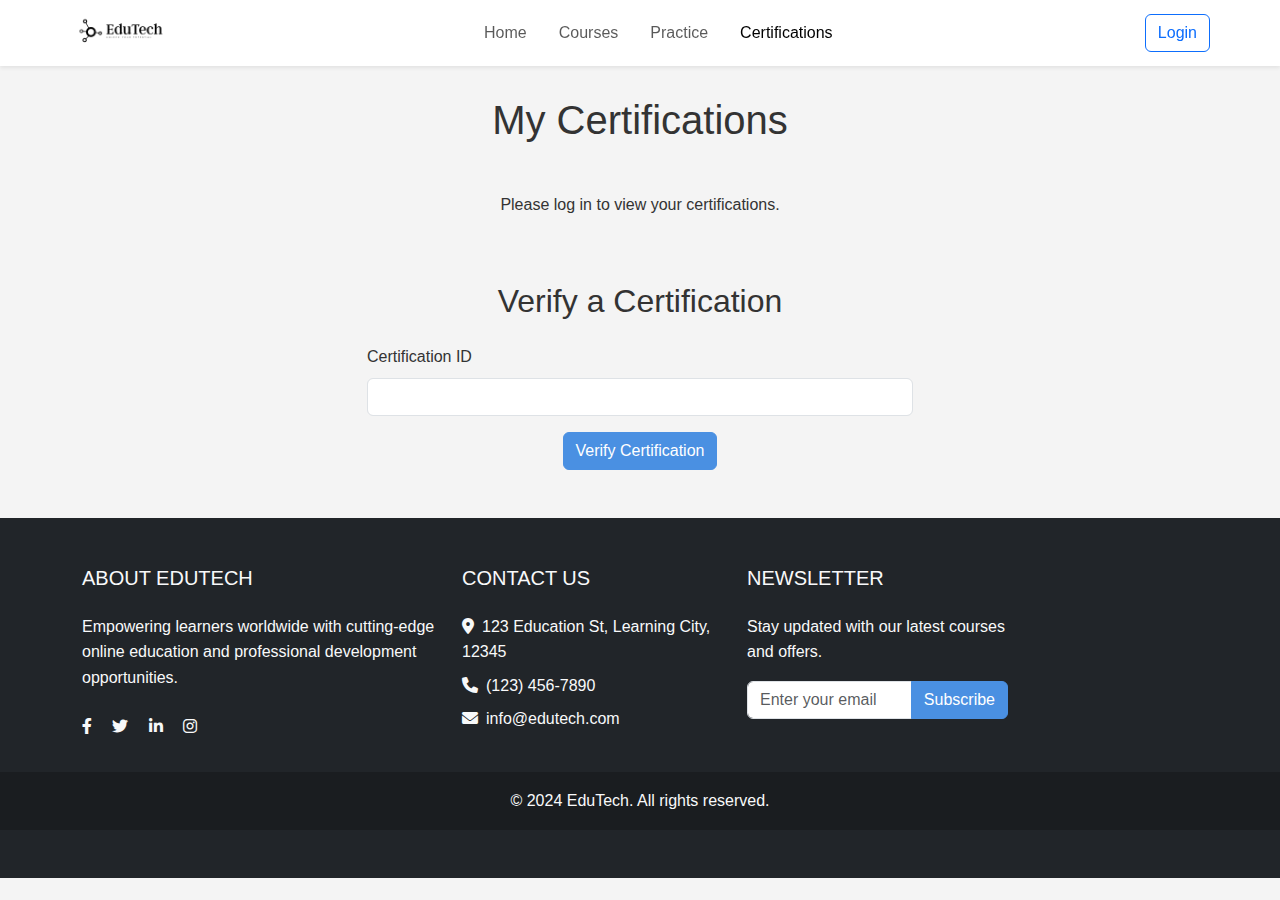
==== certification.html @ 25d56d5d "files config" ====
<!DOCTYPE html>
<html lang="en">
<head>
    <meta charset="UTF-8">
    <meta name="viewport" content="width=device-width, initial-scale=1.0">
    <title>EduTech - Certifications</title>
    <link href="https://cdn.jsdelivr.net/npm/bootstrap@5.3.0-alpha1/dist/css/bootstrap.min.css" rel="stylesheet">
    <link href="https://cdnjs.cloudflare.com/ajax/libs/font-awesome/6.0.0-beta3/css/all.min.css" rel="stylesheet">
    <style>
        :root {
            --primary-color: #4a90e2;
            --secondary-color: #f39c12;
            --text-color: #333;
            --bg-color: #f4f4f4;
            --white: #ffffff;
            --transition: all 0.3s ease;
        }

        body {
            font-family: 'Roboto', sans-serif;
            line-height: 1.6;
            color: var(--text-color);
            background-color: var(--bg-color);
        }

        .navbar-brand img {
            max-height: 40px;
            transition: var(--transition);
        }

        .navbar-brand img:hover {
            transform: scale(1.05);
        }

        .nav-link {
            position: relative;
            padding: 0.5rem 1rem !important;
        }

        .nav-link::after {
            content: '';
            position: absolute;
            width: 0;
            height: 2px;
            bottom: 0;
            left: 50%;
            background-color: var(--primary-color);
            transition: var(--transition);
        }

        .nav-link:hover::after {
            width: 100%;
            left: 0;
        }

        .btn-primary {
            background-color: var(--primary-color);
            border-color: var(--primary-color);
        }

        .btn-primary:hover {
            background-color: #3a7bd5;
            border-color: #3a7bd5;
        }

        .certification-card {
            background-color: var(--white);
            border-radius: 10px;
            box-shadow: 0 4px 6px rgba(0, 0, 0, 0.1);
            transition: var(--transition);
        }

        .certification-card:hover {
            transform: translateY(-5px);
            box-shadow: 0 6px 12px rgba(0, 0, 0, 0.15);
        }

        .verification-result {
            display: none;
            margin-top: 20px;
            padding: 15px;
            border-radius: 5px;
        }

        .verification-result.success {
            background-color: #d4edda;
            border-color: #c3e6cb;
            color: #155724;
        }

        .verification-result.error {
            background-color: #f8d7da;
            border-color: #f5c6cb;
            color: #721c24;
        }
    </style>
</head>
<body>
    <header class="fixed-top bg-white shadow-sm">
        <nav class="navbar navbar-expand-lg navbar-light container">
            <a class="navbar-brand" href="./index.html">
                <img src="./images/EduLogo.png" alt="EduTech Logo" class="img-fluid">
            </a>
            <button class="navbar-toggler" type="button" data-bs-toggle="collapse" data-bs-target="#navbarNav">
                <span class="navbar-toggler-icon"></span>
            </button>
            <div class="collapse navbar-collapse justify-content-center" id="navbarNav">
                <ul class="navbar-nav">
                    <li class="nav-item"><a class="nav-link" href="./index.html">Home</a></li>
                    <li class="nav-item"><a class="nav-link" href="./course.html">Courses</a></li>
                    <li class="nav-item"><a class="nav-link" href="./codezeck.html">Practice</a></li>
                    <li class="nav-item"><a class="nav-link active" href="./certification.html">Certifications</a></li>
                </ul>
            </div>
            <div id="loginContainer">
                <button id="loginButton" class="btn btn-outline-primary ms-3">Login</button>
            </div>
            <div id="profileContainer" style="display: none;">
                <div class="dropdown">
                    <button class="btn btn-outline-primary dropdown-toggle" type="button" id="profileDropdown" data-bs-toggle="dropdown" aria-expanded="false">
                        <i class="fas fa-user"></i>
                    </button>
                    <ul class="dropdown-menu dropdown-menu-end" aria-labelledby="profileDropdown">
                        <li><a class="dropdown-item" id="userEmail" href="#"></a></li>
                        <li><a class="dropdown-item" href="#">My Courses</a></li>
                        <li><a class="dropdown-item" href="#">Settings</a></li>
                        <li><a class="dropdown-item" href="#">My Account</a></li>
                        <li><hr class="dropdown-divider"></li>
                        <li><a class="dropdown-item" id="logoutButton" href="#">Logout</a></li>
                    </ul>
                </div>
            </div>
        </nav>
    </header>

    <main class="container mt-5 pt-5">
        <h1 class="text-center mb-5">My Certifications</h1>
        <div id="certificationsContainer" class="row g-4"></div>

        <section id="verificationSection" class="mt-5">
            <h2 class="text-center mb-4">Verify a Certification</h2>
            <div class="row justify-content-center">
                <div class="col-md-6">
                    <form id="verificationForm">
                        <div class="mb-3">
                            <label for="certificationId" class="form-label">Certification ID</label>
                            <input type="text" class="form-control" id="certificationId" required>
                        </div>
                        <div class="text-center">
                            <button type="submit" class="btn btn-primary">Verify Certification</button>
                        </div>
                    </form>
                    <div id="verificationResult" class="verification-result mt-3"></div>
                </div>
            </div>
        </section>
    </main>

    <footer class="bg-dark text-light py-5 mt-5">
        <div class="container">
            <div class="row">
                <div class="col-lg-4 col-md-6 mb-4 mb-md-0">
                    <h5 class="text-uppercase mb-4">About EduTech</h5>
                    <p class="mb-4">Empowering learners worldwide with cutting-edge online education and professional development opportunities.</p>
                    <div class="social-icons">
                        <a href="#" class="text-light me-3"><i class="fab fa-facebook-f"></i></a>
                        <a href="#" class="text-light me-3"><i class="fab fa-twitter"></i></a>
                        <a href="#" class="text-light me-3"><i class="fab fa-linkedin-in"></i></a>
                        <a href="#" class="text-light"><i class="fab fa-instagram"></i></a>
                    </div>
                </div>
                <div class="col-lg-3 col-md-6 mb-4 mb-md-0">
                    <h5 class="text-uppercase mb-4">Contact Us</h5>
                    <ul class="list-unstyled">
                        <li class="mb-2"><i class="fas fa-map-marker-alt me-2"></i>123 Education St, Learning City, 12345</li>
                        <li class="mb-2"><i class="fas fa-phone me-2"></i>(123) 456-7890</li>
                        <li class="mb-2"><i class="fas fa-envelope me-2"></i>info@edutech.com</li>
                    </ul>
                </div>
                <div class="col-lg-3 col-md-6 mb-4 mb-md-0">
                    <h5 class="text-uppercase mb-4">Newsletter</h5>
                    <p class="mb-3">Stay updated with our latest courses and offers.</p>
                    <form>
                        <div class="input-group mb-3">
                            <input type="email" class="form-control" placeholder="Enter your email" aria-label="Enter your email" aria-describedby="button-addon2">
                            <button class="btn btn-primary" type="button" id="button-addon2">Subscribe</button>
                        </div>
                    </form>
                </div>
            </div>
        </div>
        <div class="text-center py-3 mt-4" style="background-color: rgba(0, 0, 0, 0.2);">
            <p class="mb-0">&copy; 2024 EduTech. All rights reserved.</p>
        </div>
    </footer>

    <script src="https://cdn.jsdelivr.net/npm/bootstrap@5.3.0-alpha1/dist/js/bootstrap.bundle.min.js"></script>
    <script>
        // Sample certification data (in a real application, this would come from a backend)
        const certifications = [
            { id: 'CERT001', course: 'Web Development Bootcamp', date: '2024-03-15', grade: 'A' },
            { id: 'CERT002', course: 'Data Science Fundamentals', date: '2024-02-28', grade: 'A-' },
            { id: 'CERT003', course: 'Digital Marketing Mastery', date: '2024-01-20', grade: 'B+' },
        ];

        document.addEventListener('DOMContentLoaded', function() {
            const loginButton = document.getElementById('loginButton');
            const loginContainer = document.getElementById('loginContainer');
            const profileContainer = document.getElementById('profileContainer');
            const userEmail = document.getElementById('userEmail');
            const logoutButton = document.getElementById('logoutButton');
            const certificationsContainer = document.getElementById('certificationsContainer');
            const verificationForm = document.getElementById('verificationForm');
            const verificationResult = document.getElementById('verificationResult');

            function updateLoginState() {
                const loggedInUser = localStorage.getItem('loggedInUser');
                if (loggedInUser) {
                    loginContainer.style.display = 'none';
                    profileContainer.style.display = 'block';
                    userEmail.textContent = loggedInUser;
                    displayCertifications();
                } else {
                    loginContainer.style.display = 'block';
                    profileContainer.style.display = 'none';
                    certificationsContainer.innerHTML = '<p class="text-center">Please log in to view your certifications.</p>';
                }
            }

            function displayCertifications() {
                certificationsContainer.innerHTML = '';
                certifications.forEach(cert => {
                    const certCard = document.createElement('div');
                    certCard.className = 'col-md-4';
                    certCard.innerHTML = `
                        <div class="certification-card p-4">
                            <h3>${cert.course}</h3>
                            <p><strong>Certification ID:</strong> ${cert.id}</p>
                            <p><strong>Date Issued:</strong> ${cert.date}</p>
                            <p><strong>Grade:</strong> ${cert.grade}</p>
                            <button class="btn btn-primary" onclick="downloadCertificate('${cert.id}')">Download Certificate</button>
                        </div>
                    `;
                    certificationsContainer.appendChild(certCard);
                });
            }

            loginButton.addEventListener('click', function() {
                window.location.href = 'login.html';
            });

            logoutButton.addEventListener('click', function() {
                localStorage.removeItem('loggedInUser');
                updateLoginState();
            });

            verificationForm.addEventListener('submit', function(e) {
                e.preventDefault();
                const certId = document.getElementById('certificationId').value;
                const cert = certifications.find(c => c.id === certId);
                
                if (cert) {
                    verificationResult.innerHTML = `
                        <div class="alert alert-success" role="alert">
                            <h4 class="alert-heading">Certification Verified!</h4>
                            <p><strong>Course:</strong> ${cert.course}</p>
                            <p><strong>Date Issued:</strong> ${cert.date}</p>
                            <p><strong>Grade:</strong> ${cert.grade}</p>
                        </div>
                    `;
                } else {
                    verificationResult.innerHTML = `
                        <div class="alert alert-danger" role="alert">
                            <h4 class="alert-heading">Verification Failed</h4>
                            <p>No certification found with the provided ID. Please check the ID and try again.</p>
                        </div>
                    `;
                }
                verificationResult.style.display = 'block';
            });

            updateLoginState();
        });

        function downloadCertificate(certId) {
            // In a real application, this would trigger a download of the actual certificate
            alert(`Downloading certificate ${certId}. In a real application, this would download a PDF.`);
        }
    </script>
</body>
</html>
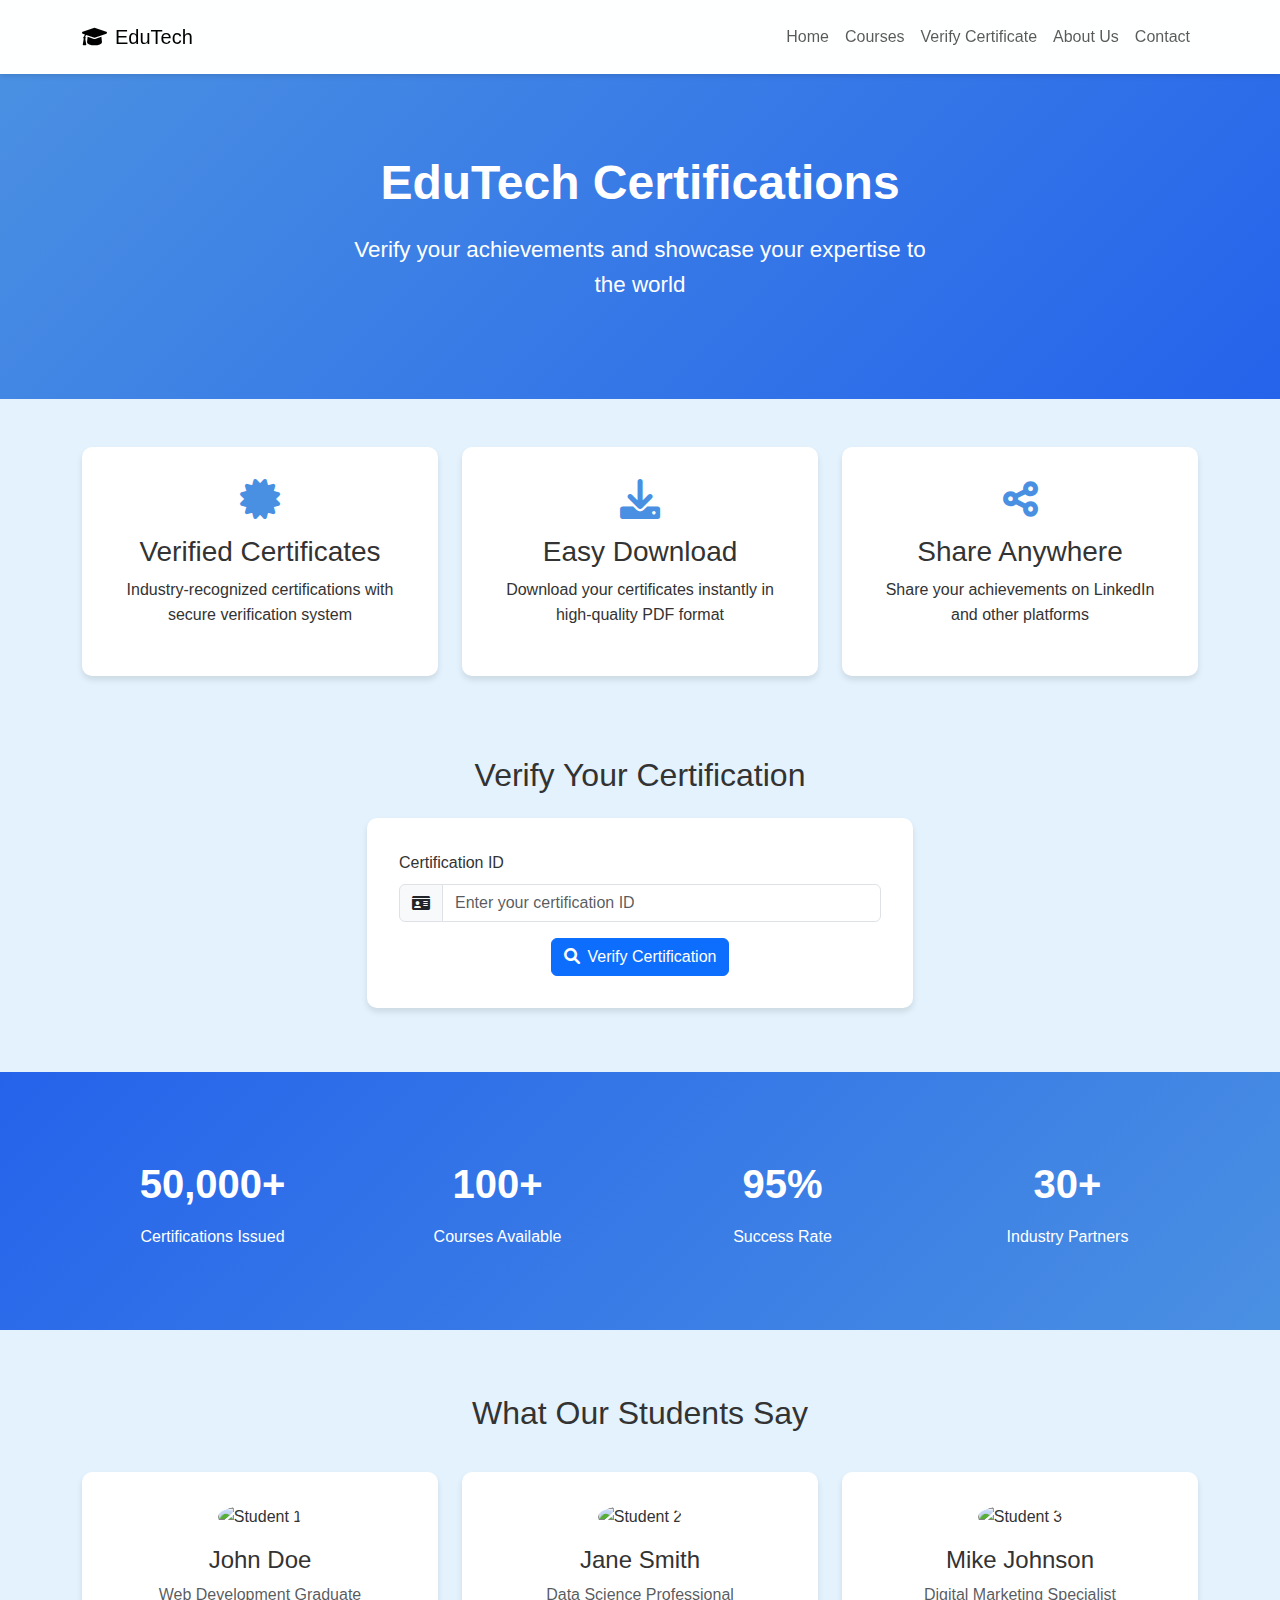
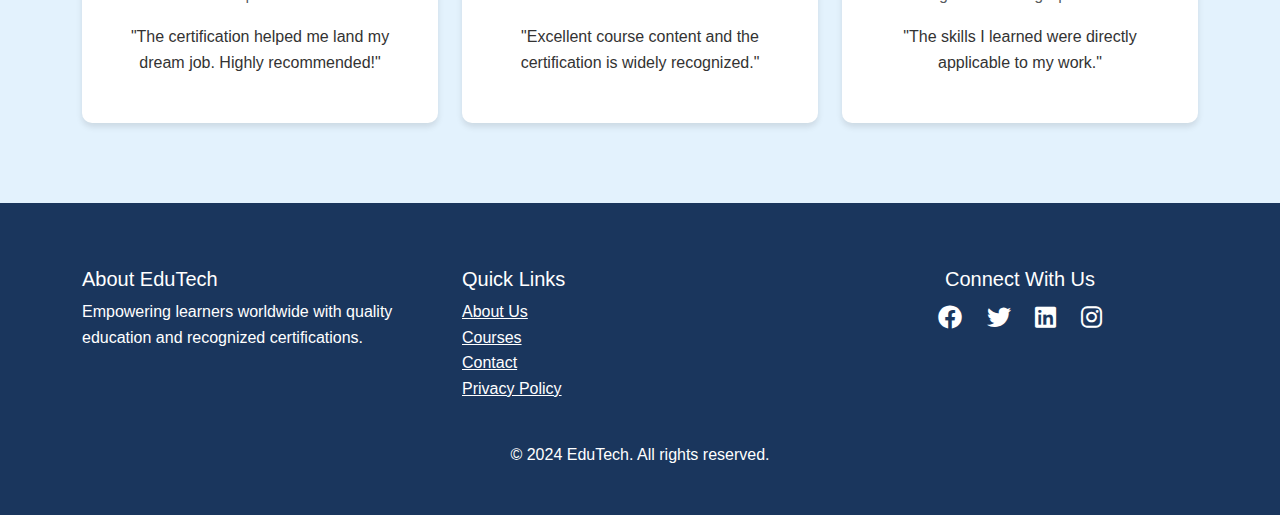
==== commit e1818dc5: "files modified..." ====
--- a/certification.html
+++ b/certification.html
@@ -11,7 +11,7 @@
             --primary-color: #4a90e2;
             --secondary-color: #f39c12;
             --text-color: #333;
-            --bg-color: #f4f4f4;
+            --bg-color: #e3f2fd;
             --white: #ffffff;
             --transition: all 0.3s ease;
         }
@@ -23,269 +23,469 @@
             background-color: var(--bg-color);
         }
 
-        .navbar-brand img {
-            max-height: 40px;
-            transition: var(--transition);
-        }
-
-        .navbar-brand img:hover {
-            transform: scale(1.05);
+        header {
+            background: linear-gradient(135deg, var(--primary-color), #2563eb);
+            padding: 80px 0;
+            color: white;
+            text-align: center;
+        }
+
+        .hero-title {
+            font-size: 3rem;
+            font-weight: bold;
+            margin-bottom: 20px;
+            animation: fadeInDown 1s ease;
+        }
+
+        .hero-subtitle {
+            font-size: 1.4rem;
+            margin-top: 10px;
+            max-width: 600px;
+            margin-left: auto;
+            margin-right: auto;
+            animation: fadeInUp 1s ease;
+        }
+
+        .navbar {
+            background-color: rgba(255, 255, 255, 0.95);
+            box-shadow: 0 2px 5px rgba(0, 0, 0, 0.1);
+            padding: 1rem 0;
         }
 
         .nav-link {
             position: relative;
-            padding: 0.5rem 1rem !important;
+            padding: 0.5rem 1rem;
+            transition: var(--transition);
+        }
+
+        .nav-link:hover {
+            color: var(--secondary-color);
+            transform: translateY(-2px);
         }
 
         .nav-link::after {
             content: '';
             position: absolute;
+            bottom: 0;
+            left: 50%;
             width: 0;
             height: 2px;
-            bottom: 0;
-            left: 50%;
-            background-color: var(--primary-color);
+            background-color: var(--secondary-color);
             transition: var(--transition);
+            transform: translateX(-50%);
         }
 
         .nav-link:hover::after {
-            width: 100%;
-            left: 0;
-        }
-
-        .btn-primary {
-            background-color: var(--primary-color);
-            border-color: var(--primary-color);
-        }
-
-        .btn-primary:hover {
-            background-color: #3a7bd5;
-            border-color: #3a7bd5;
-        }
-
-        .certification-card {
-            background-color: var(--white);
+            width: 80%;
+        }
+
+        .feature-card {
+            background: var(--white);
+            border-radius: 10px;
+            padding: 2rem;
+            margin-bottom: 2rem;
+            transition: var(--transition);
+            box-shadow: 0 4px 6px rgba(0, 0, 0, 0.1);
+        }
+
+        .feature-card:hover {
+            transform: translateY(-5px);
+            box-shadow: 0 8px 15px rgba(0, 0, 0, 0.1);
+        }
+
+        .feature-icon {
+            font-size: 2.5rem;
+            color: var(--primary-color);
+            margin-bottom: 1rem;
+        }
+
+        .verification-form {
+            background: var(--white);
+            padding: 2rem;
             border-radius: 10px;
             box-shadow: 0 4px 6px rgba(0, 0, 0, 0.1);
-            transition: var(--transition);
-        }
-
-        .certification-card:hover {
-            transform: translateY(-5px);
-            box-shadow: 0 6px 12px rgba(0, 0, 0, 0.15);
+        }
+
+        .stats-container {
+            background: linear-gradient(135deg, #2563eb, var(--primary-color));
+            padding: 4rem 0;
+            color: var(--white);
+            margin: 4rem 0;
+        }
+
+        .stat-item {
+            text-align: center;
+            padding: 1rem;
+        }
+
+        .stat-number {
+            font-size: 2.5rem;
+            font-weight: bold;
+            margin-bottom: 0.5rem;
+        }
+
+        .testimonial-card {
+            background: var(--white);
+            padding: 2rem;
+            border-radius: 10px;
+            margin: 1rem 0;
+            box-shadow: 0 4px 6px rgba(0, 0, 0, 0.1);
+        }
+
+        .testimonial-avatar {
+            width: 80px;
+            height: 80px;
+            border-radius: 50%;
+            margin-bottom: 1rem;
+        }
+
+        @keyframes fadeInDown {
+            from {
+                opacity: 0;
+                transform: translateY(-20px);
+            }
+            to {
+                opacity: 1;
+                transform: translateY(0);
+            }
+        }
+
+        @keyframes fadeInUp {
+            from {
+                opacity: 0;
+                transform: translateY(20px);
+            }
+            to {
+                opacity: 1;
+                transform: translateY(0);
+            }
         }
 
         .verification-result {
-            display: none;
             margin-top: 20px;
             padding: 15px;
-            border-radius: 5px;
-        }
-
-        .verification-result.success {
-            background-color: #d4edda;
-            border-color: #c3e6cb;
-            color: #155724;
-        }
-
-        .verification-result.error {
-            background-color: #f8d7da;
-            border-color: #f5c6cb;
-            color: #721c24;
+            border-radius: 10px;
+            display: none;
+            animation: fadeIn 0.5s ease;
+        }
+
+        @keyframes fadeIn {
+            from { opacity: 0; }
+            to { opacity: 1; }
+        }
+
+        .footer {
+            background: #1a365d;
+            color: var(--white);
+            padding: 4rem 0 2rem;
+            margin-top: 4rem;
+        }
+
+        .social-icons a {
+            color: var(--white);
+            margin: 0 10px;
+            font-size: 1.5rem;
+            transition: var(--transition);
+        }
+
+        .social-icons a:hover {
+            color: var(--secondary-color);
         }
     </style>
 </head>
 <body>
-    <header class="fixed-top bg-white shadow-sm">
-        <nav class="navbar navbar-expand-lg navbar-light container">
-            <a class="navbar-brand" href="./index.html">
-                <img src="./images/EduLogo.png" alt="EduTech Logo" class="img-fluid">
+    <!-- Navigation -->
+    <nav class="navbar navbar-expand-lg navbar-light sticky-top">
+        <div class="container">
+            <a class="navbar-brand" href="#">
+                <i class="fas fa-graduation-cap me-2"></i>EduTech
             </a>
             <button class="navbar-toggler" type="button" data-bs-toggle="collapse" data-bs-target="#navbarNav">
                 <span class="navbar-toggler-icon"></span>
             </button>
-            <div class="collapse navbar-collapse justify-content-center" id="navbarNav">
-                <ul class="navbar-nav">
-                    <li class="nav-item"><a class="nav-link" href="./index.html">Home</a></li>
-                    <li class="nav-item"><a class="nav-link" href="./course.html">Courses</a></li>
-                    <li class="nav-item"><a class="nav-link" href="./codezeck.html">Practice</a></li>
-                    <li class="nav-item"><a class="nav-link active" href="./certification.html">Certifications</a></li>
+            <div class="collapse navbar-collapse" id="navbarNav">
+                <ul class="navbar-nav ms-auto">
+                    <li class="nav-item">
+                        <a class="nav-link" href="#home">Home</a>
+                    </li>
+                    <li class="nav-item">
+                        <a class="nav-link" href="#courses">Courses</a>
+                    </li>
+                    <li class="nav-item">
+                        <a class="nav-link" href="#verification">Verify Certificate</a>
+                    </li>
+                    <li class="nav-item">
+                        <a class="nav-link" href="#about">About Us</a>
+                    </li>
+                    <li class="nav-item">
+                        <a class="nav-link" href="#contact">Contact</a>
+                    </li>
                 </ul>
             </div>
-            <div id="loginContainer">
-                <button id="loginButton" class="btn btn-outline-primary ms-3">Login</button>
-            </div>
-            <div id="profileContainer" style="display: none;">
-                <div class="dropdown">
-                    <button class="btn btn-outline-primary dropdown-toggle" type="button" id="profileDropdown" data-bs-toggle="dropdown" aria-expanded="false">
-                        <i class="fas fa-user"></i>
-                    </button>
-                    <ul class="dropdown-menu dropdown-menu-end" aria-labelledby="profileDropdown">
-                        <li><a class="dropdown-item" id="userEmail" href="#"></a></li>
-                        <li><a class="dropdown-item" href="#">My Courses</a></li>
-                        <li><a class="dropdown-item" href="#">Settings</a></li>
-                        <li><a class="dropdown-item" href="#">My Account</a></li>
-                        <li><hr class="dropdown-divider"></li>
-                        <li><a class="dropdown-item" id="logoutButton" href="#">Logout</a></li>
-                    </ul>
-                </div>
-            </div>
-        </nav>
+        </div>
+    </nav>
+
+    <!-- Header -->
+    <header id="home">
+        <div class="container">
+            <h1 class="hero-title">EduTech Certifications</h1>
+            <p class="hero-subtitle">Verify your achievements and showcase your expertise to the world</p>
+        </div>
     </header>
 
-    <main class="container mt-5 pt-5">
-        <h1 class="text-center mb-5">My Certifications</h1>
-        <div id="certificationsContainer" class="row g-4"></div>
-
-        <section id="verificationSection" class="mt-5">
-            <h2 class="text-center mb-4">Verify a Certification</h2>
-            <div class="row justify-content-center">
-                <div class="col-md-6">
+    <!-- Features Section -->
+    <section class="container mt-5">
+        <div class="row">
+            <div class="col-md-4">
+                <div class="feature-card text-center">
+                    <i class="fas fa-certificate feature-icon"></i>
+                    <h3>Verified Certificates</h3>
+                    <p>Industry-recognized certifications with secure verification system</p>
+                </div>
+            </div>
+            <div class="col-md-4">
+                <div class="feature-card text-center">
+                    <i class="fas fa-download feature-icon"></i>
+                    <h3>Easy Download</h3>
+                    <p>Download your certificates instantly in high-quality PDF format</p>
+                </div>
+            </div>
+            <div class="col-md-4">
+                <div class="feature-card text-center">
+                    <i class="fas fa-share-alt feature-icon"></i>
+                    <h3>Share Anywhere</h3>
+                    <p>Share your achievements on LinkedIn and other platforms</p>
+                </div>
+            </div>
+        </div>
+    </section>
+
+    <!-- Verification Section -->
+    <section id="verification" class="container mt-5">
+        <h2 class="text-center mb-4">Verify Your Certification</h2>
+        <div class="row justify-content-center">
+            <div class="col-md-6">
+                <div class="verification-form">
                     <form id="verificationForm">
                         <div class="mb-3">
                             <label for="certificationId" class="form-label">Certification ID</label>
-                            <input type="text" class="form-control" id="certificationId" required>
+                            <div class="input-group">
+                                <span class="input-group-text"><i class="fas fa-id-card"></i></span>
+                                <input type="text" class="form-control" id="certificationId" placeholder="Enter your certification ID" required>
+                            </div>
                         </div>
                         <div class="text-center">
-                            <button type="submit" class="btn btn-primary">Verify Certification</button>
+                            <button type="submit" class="btn btn-primary">
+                                <i class="fas fa-search me-2"></i>Verify Certification
+                            </button>
                         </div>
                     </form>
                     <div id="verificationResult" class="verification-result mt-3"></div>
                 </div>
             </div>
-        </section>
-    </main>
-
-    <footer class="bg-dark text-light py-5 mt-5">
+        </div>
+    </section>
+
+    <!-- Stats Section -->
+    <section class="stats-container">
         <div class="container">
             <div class="row">
-                <div class="col-lg-4 col-md-6 mb-4 mb-md-0">
-                    <h5 class="text-uppercase mb-4">About EduTech</h5>
-                    <p class="mb-4">Empowering learners worldwide with cutting-edge online education and professional development opportunities.</p>
+                <div class="col-md-3">
+                    <div class="stat-item">
+                        <div class="stat-number">50,000+</div>
+                        <div class="stat-label">Certifications Issued</div>
+                    </div>
+                </div>
+                <div class="col-md-3">
+                    <div class="stat-item">
+                        <div class="stat-number">100+</div>
+                        <div class="stat-label">Courses Available</div>
+                    </div>
+                </div>
+                <div class="col-md-3">
+                    <div class="stat-item">
+                        <div class="stat-number">95%</div>
+                        <div class="stat-label">Success Rate</div>
+                    </div>
+                </div>
+                <div class="col-md-3">
+                    <div class="stat-item">
+                        <div class="stat-number">30+</div>
+                        <div class="stat-label">Industry Partners</div>
+                    </div>
+                </div>
+            </div>
+        </div>
+    </section>
+
+    <!-- Testimonials Section -->
+    <section class="container mt-5">
+        <h2 class="text-center mb-4">What Our Students Say</h2>
+        <div class="row">
+            <div class="col-md-4">
+                <div class="testimonial-card text-center">
+                    <img src="/api/placeholder/80/80" alt="Student 1" class="testimonial-avatar">
+                    <h4>John Doe</h4>
+                    <p class="text-muted">Web Development Graduate</p>
+                    <p>"The certification helped me land my dream job. Highly recommended!"</p>
+                </div>
+            </div>
+            <div class="col-md-4">
+                <div class="testimonial-card text-center">
+                    <img src="/api/placeholder/80/80" alt="Student 2" class="testimonial-avatar">
+                    <h4>Jane Smith</h4>
+                    <p class="text-muted">Data Science Professional</p>
+                    <p>"Excellent course content and the certification is widely recognized."</p>
+                </div>
+            </div>
+            <div class="col-md-4">
+                <div class="testimonial-card text-center">
+                    <img src="/api/placeholder/80/80" alt="Student 3" class="testimonial-avatar">
+                    <h4>Mike Johnson</h4>
+                    <p class="text-muted">Digital Marketing Specialist</p>
+                    <p>"The skills I learned were directly applicable to my work."</p>
+                </div>
+            </div>
+        </div>
+    </section>
+
+    <!-- Footer -->
+    <footer class="footer">
+        <div class="container">
+            <div class="row">
+                <div class="col-md-4">
+                    <h5>About EduTech</h5>
+                    <p>Empowering learners worldwide with quality education and recognized certifications.</p>
+                </div>
+                <div class="col-md-4">
+                    <h5>Quick Links</h5>
+                    <ul class="list-unstyled">
+                        <li><a href="#" class="text-white">About Us</a></li>
+                        <li><a href="#" class="text-white">Courses</a></li>
+                        <li><a href="#" class="text-white">Contact</a></li>
+                        <li><a href="#" class="text-white">Privacy Policy</a></li>
+                    </ul>
+                </div>
+                <div class="col-md-4 text-center">
+                    <h5>Connect With Us</h5>
                     <div class="social-icons">
-                        <a href="#" class="text-light me-3"><i class="fab fa-facebook-f"></i></a>
-                        <a href="#" class="text-light me-3"><i class="fab fa-twitter"></i></a>
-                        <a href="#" class="text-light me-3"><i class="fab fa-linkedin-in"></i></a>
-                        <a href="#" class="text-light"><i class="fab fa-instagram"></i></a>
+                        <a href="#"><i class="fab fa-facebook"></i></a>
+                        <a href="#"><i class="fab fa-twitter"></i></a>
+                        <a href="#"><i class="fab fa-linkedin"></i></a>
+                        <a href="#"><i class="fab fa-instagram"></i></a>
                     </div>
                 </div>
-                <div class="col-lg-3 col-md-6 mb-4 mb-md-0">
-                    <h5 class="text-uppercase mb-4">Contact Us</h5>
-                    <ul class="list-unstyled">
-                        <li class="mb-2"><i class="fas fa-map-marker-alt me-2"></i>123 Education St, Learning City, 12345</li>
-                        <li class="mb-2"><i class="fas fa-phone me-2"></i>(123) 456-7890</li>
-                        <li class="mb-2"><i class="fas fa-envelope me-2"></i>info@edutech.com</li>
-                    </ul>
-                </div>
-                <div class="col-lg-3 col-md-6 mb-4 mb-md-0">
-                    <h5 class="text-uppercase mb-4">Newsletter</h5>
-                    <p class="mb-3">Stay updated with our latest courses and offers.</p>
-                    <form>
-                        <div class="input-group mb-3">
-                            <input type="email" class="form-control" placeholder="Enter your email" aria-label="Enter your email" aria-describedby="button-addon2">
-                            <button class="btn btn-primary" type="button" id="button-addon2">Subscribe</button>
-                        </div>
-                    </form>
-                </div>
-            </div>
-        </div>
-        <div class="text-center py-3 mt-4" style="background-color: rgba(0, 0, 0, 0.2);">
-            <p class="mb-0">&copy; 2024 EduTech. All rights reserved.</p>
+            </div>
+            <div class="text-center mt-4">
+                <p>&copy; 2024 EduTech. All rights reserved.</p>
+            </div>
         </div>
     </footer>
 
-    <script src="https://cdn.jsdelivr.net/npm/bootstrap@5.3.0-alpha1/dist/js/bootstrap.bundle.min.js"></script>
+    <!-- Certificate Preview Modal -->
+    <div class="modal fade" id="certificatePreviewModal" tabindex="-1">
+        <div class="modal-dialog modal-lg">
+            <div class="modal-content">
+                <div class="modal-header">
+                    <h5 class="modal-title">Certificate Preview</h5>
+                    <button type="button" class="btn-close" data-bs-dismiss="modal"></button>
+                </div>
+                <div class="modal-body">
+                    <img src="/api/placeholder/800/600" alt="Certificate Preview" class="img-fluid">
+                </div>
+                <div class="modal-footer">
+                    <button type="button" class="btn btn-secondary" data-bs-dismiss="modal">Close</button>
+                    <button type="button" class="btn btn-primary" onclick="downloadCertificate(currentCertId)">
+                        <i class="fas fa-download me-2"></i>Download
+                    </button>
+                </div>
+            </div>
+        </div>
+    </div>
+
+    <!-- Scripts -->
+    <script src="https://cdnjs.cloudflare.com/ajax/libs/bootstrap/5.3.0/js/bootstrap.bundle.min.js"></script>
     <script>
-        // Sample certification data (in a real application, this would come from a backend)
-        const certifications = [
-            { id: 'CERT001', course: 'Web Development Bootcamp', date: '2024-03-15', grade: 'A' },
-            { id: 'CERT002', course: 'Data Science Fundamentals', date: '2024-02-28', grade: 'A-' },
-            { id: 'CERT003', course: 'Digital Marketing Mastery', date: '2024-01-20', grade: 'B+' },
-        ];
-
-        document.addEventListener('DOMContentLoaded', function() {
-            const loginButton = document.getElementById('loginButton');
-            const loginContainer = document.getElementById('loginContainer');
-            const profileContainer = document.getElementById('profileContainer');
-            const userEmail = document.getElementById('userEmail');
-            const logoutButton = document.getElementById('logoutButton');
-            const certificationsContainer = document.getElementById('certificationsContainer');
-            const verificationForm = document.getElementById('verificationForm');
-            const verificationResult = document.getElementById('verificationResult');
-
-            function updateLoginState() {
-                const loggedInUser = localStorage.getItem('loggedInUser');
-                if (loggedInUser) {
-                    loginContainer.style.display = 'none';
-                    profileContainer.style.display = 'block';
-                    userEmail.textContent = loggedInUser;
-                    displayCertifications();
-                } else {
-                    loginContainer.style.display = 'block';
-                    profileContainer.style.display = 'none';
-                    certificationsContainer.innerHTML = '<p class="text-center">Please log in to view your certifications.</p>';
+        // Global variable to store current certificate ID
+        let currentCertId = '';
+
+        // Sample certificate database (in real application, this would be server-side)
+        const certificateDatabase = {
+            'CERT001': {
+                name: 'John Doe',
+                course: 'Web Development',
+                date: '2024-01-15',
+                status: 'valid'
+            },
+            'CERT002': {
+                name: 'Jane Smith',
+                course: 'Data Science',
+                date: '2024-02-20',
+                status: 'valid'
+            }
+        };
+
+        // Handle form submission
+        document.getElementById('verificationForm').addEventListener('submit', function(e) {
+            e.preventDefault();
+            const certId = document.getElementById('certificationId').value.trim().toUpperCase();
+            verifyCertificate(certId);
+        });
+
+        // Verify certificate function
+        function verifyCertificate(certId) {
+            const resultDiv = document.getElementById('verificationResult');
+            resultDiv.style.display = 'block';
+
+            if (certificateDatabase[certId]) {
+                const cert = certificateDatabase[certId];
+                currentCertId = certId;
+                
+                resultDiv.className = 'verification-result alert alert-success';
+                resultDiv.innerHTML = `
+                    <h4 class="alert-heading"><i class="fas fa-check-circle me-2"></i>Certificate Verified!</h4>
+                    <p>Name: ${cert.name}<br>
+                    Course: ${cert.course}<br>
+                    Issue Date: ${cert.date}</p>
+                    <button class="btn btn-primary mt-2" onclick="showCertificatePreview('${certId}')">
+                        <i class="fas fa-eye me-2"></i>Preview Certificate
+                    </button>
+                `;
+            } else {
+                resultDiv.className = 'verification-result alert alert-danger';
+                resultDiv.innerHTML = `
+                    <h4 class="alert-heading"><i class="fas fa-times-circle me-2"></i>Certificate Not Found</h4>
+                    <p>The certificate ID you entered is not valid. Please check the ID and try again.</p>
+                `;
+            }
+        }
+
+        // Show certificate preview
+        function showCertificatePreview(certId) {
+            currentCertId = certId;
+            const modal = new bootstrap.Modal(document.getElementById('certificatePreviewModal'));
+            modal.show();
+        }
+
+        // Download certificate function
+        function downloadCertificate(certId) {
+            // In a real application, this would trigger a server request to generate and download the PDF
+            alert(`Downloading certificate ${certId}... This would typically generate a PDF file.`);
+        }
+
+        // Smooth scrolling for navigation links
+        document.querySelectorAll('a[href^="#"]').forEach(anchor => {
+            anchor.addEventListener('click', function (e) {
+                e.preventDefault();
+                const target = document.querySelector(this.getAttribute('href'));
+                if (target) {
+                    target.scrollIntoView({
+                        behavior: 'smooth',
+                        block: 'start'
+                    });
                 }
-            }
-
-            function displayCertifications() {
-                certificationsContainer.innerHTML = '';
-                certifications.forEach(cert => {
-                    const certCard = document.createElement('div');
-                    certCard.className = 'col-md-4';
-                    certCard.innerHTML = `
-                        <div class="certification-card p-4">
-                            <h3>${cert.course}</h3>
-                            <p><strong>Certification ID:</strong> ${cert.id}</p>
-                            <p><strong>Date Issued:</strong> ${cert.date}</p>
-                            <p><strong>Grade:</strong> ${cert.grade}</p>
-                            <button class="btn btn-primary" onclick="downloadCertificate('${cert.id}')">Download Certificate</button>
-                        </div>
-                    `;
-                    certificationsContainer.appendChild(certCard);
-                });
-            }
-
-            loginButton.addEventListener('click', function() {
-                window.location.href = 'login.html';
             });
-
-            logoutButton.addEventListener('click', function() {
-                localStorage.removeItem('loggedInUser');
-                updateLoginState();
-            });
-
-            verificationForm.addEventListener('submit', function(e) {
-                e.preventDefault();
-                const certId = document.getElementById('certificationId').value;
-                const cert = certifications.find(c => c.id === certId);
-                
-                if (cert) {
-                    verificationResult.innerHTML = `
-                        <div class="alert alert-success" role="alert">
-                            <h4 class="alert-heading">Certification Verified!</h4>
-                            <p><strong>Course:</strong> ${cert.course}</p>
-                            <p><strong>Date Issued:</strong> ${cert.date}</p>
-                            <p><strong>Grade:</strong> ${cert.grade}</p>
-                        </div>
-                    `;
-                } else {
-                    verificationResult.innerHTML = `
-                        <div class="alert alert-danger" role="alert">
-                            <h4 class="alert-heading">Verification Failed</h4>
-                            <p>No certification found with the provided ID. Please check the ID and try again.</p>
-                        </div>
-                    `;
-                }
-                verificationResult.style.display = 'block';
-            });
-
-            updateLoginState();
         });
-
-        function downloadCertificate(certId) {
-            // In a real application, this would trigger a download of the actual certificate
-            alert(`Downloading certificate ${certId}. In a real application, this would download a PDF.`);
-        }
     </script>
 </body>
 </html>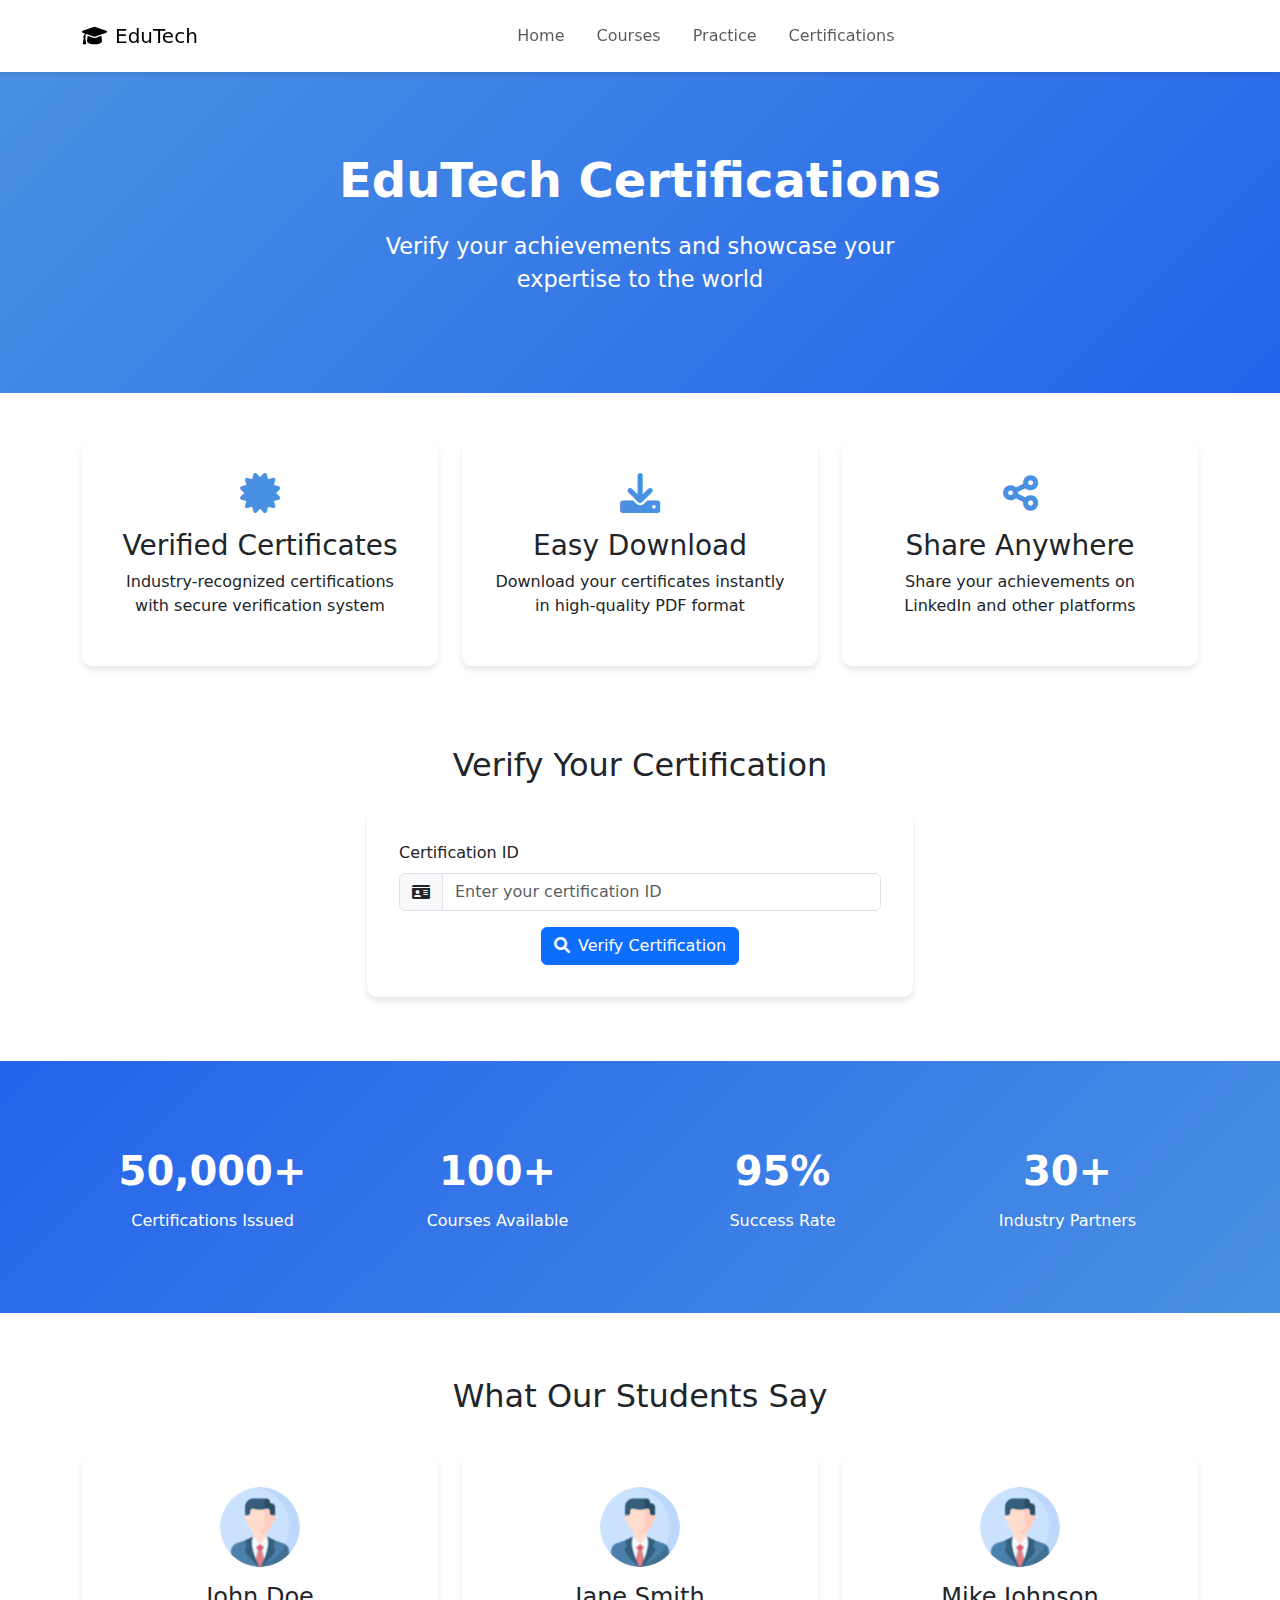
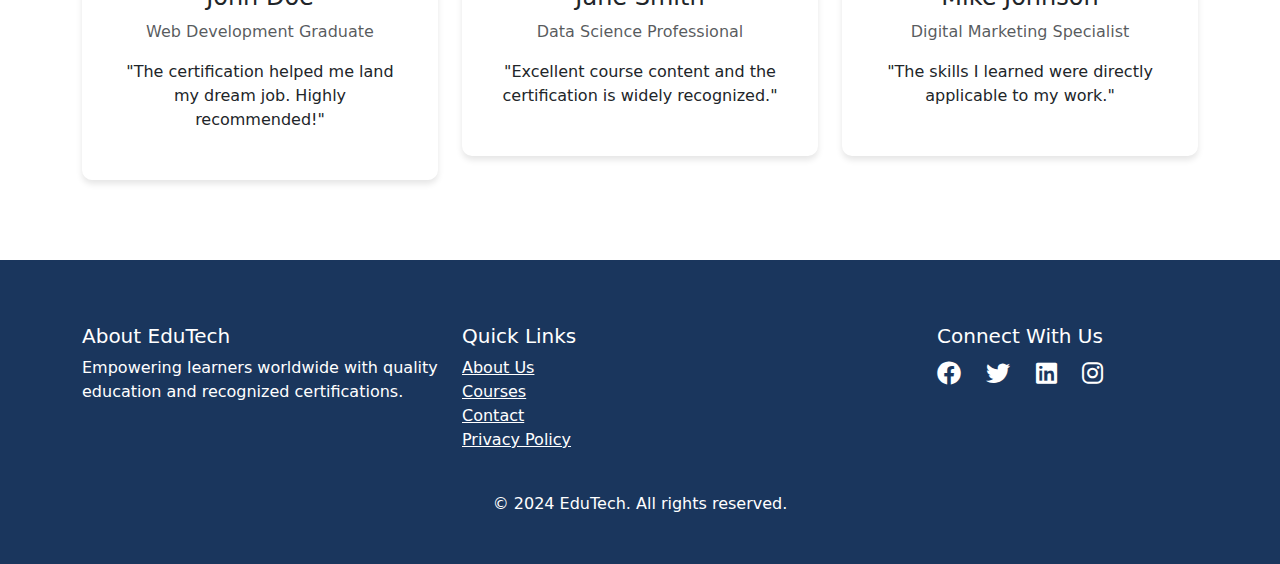
==== commit 36ae5c7f: "files config..." ====
--- a/certification.html
+++ b/certification.html
@@ -6,192 +6,7 @@
     <title>EduTech - Certifications</title>
     <link href="https://cdn.jsdelivr.net/npm/bootstrap@5.3.0-alpha1/dist/css/bootstrap.min.css" rel="stylesheet">
     <link href="https://cdnjs.cloudflare.com/ajax/libs/font-awesome/6.0.0-beta3/css/all.min.css" rel="stylesheet">
-    <style>
-        :root {
-            --primary-color: #4a90e2;
-            --secondary-color: #f39c12;
-            --text-color: #333;
-            --bg-color: #e3f2fd;
-            --white: #ffffff;
-            --transition: all 0.3s ease;
-        }
-
-        body {
-            font-family: 'Roboto', sans-serif;
-            line-height: 1.6;
-            color: var(--text-color);
-            background-color: var(--bg-color);
-        }
-
-        header {
-            background: linear-gradient(135deg, var(--primary-color), #2563eb);
-            padding: 80px 0;
-            color: white;
-            text-align: center;
-        }
-
-        .hero-title {
-            font-size: 3rem;
-            font-weight: bold;
-            margin-bottom: 20px;
-            animation: fadeInDown 1s ease;
-        }
-
-        .hero-subtitle {
-            font-size: 1.4rem;
-            margin-top: 10px;
-            max-width: 600px;
-            margin-left: auto;
-            margin-right: auto;
-            animation: fadeInUp 1s ease;
-        }
-
-        .navbar {
-            background-color: rgba(255, 255, 255, 0.95);
-            box-shadow: 0 2px 5px rgba(0, 0, 0, 0.1);
-            padding: 1rem 0;
-        }
-
-        .nav-link {
-            position: relative;
-            padding: 0.5rem 1rem;
-            transition: var(--transition);
-        }
-
-        .nav-link:hover {
-            color: var(--secondary-color);
-            transform: translateY(-2px);
-        }
-
-        .nav-link::after {
-            content: '';
-            position: absolute;
-            bottom: 0;
-            left: 50%;
-            width: 0;
-            height: 2px;
-            background-color: var(--secondary-color);
-            transition: var(--transition);
-            transform: translateX(-50%);
-        }
-
-        .nav-link:hover::after {
-            width: 80%;
-        }
-
-        .feature-card {
-            background: var(--white);
-            border-radius: 10px;
-            padding: 2rem;
-            margin-bottom: 2rem;
-            transition: var(--transition);
-            box-shadow: 0 4px 6px rgba(0, 0, 0, 0.1);
-        }
-
-        .feature-card:hover {
-            transform: translateY(-5px);
-            box-shadow: 0 8px 15px rgba(0, 0, 0, 0.1);
-        }
-
-        .feature-icon {
-            font-size: 2.5rem;
-            color: var(--primary-color);
-            margin-bottom: 1rem;
-        }
-
-        .verification-form {
-            background: var(--white);
-            padding: 2rem;
-            border-radius: 10px;
-            box-shadow: 0 4px 6px rgba(0, 0, 0, 0.1);
-        }
-
-        .stats-container {
-            background: linear-gradient(135deg, #2563eb, var(--primary-color));
-            padding: 4rem 0;
-            color: var(--white);
-            margin: 4rem 0;
-        }
-
-        .stat-item {
-            text-align: center;
-            padding: 1rem;
-        }
-
-        .stat-number {
-            font-size: 2.5rem;
-            font-weight: bold;
-            margin-bottom: 0.5rem;
-        }
-
-        .testimonial-card {
-            background: var(--white);
-            padding: 2rem;
-            border-radius: 10px;
-            margin: 1rem 0;
-            box-shadow: 0 4px 6px rgba(0, 0, 0, 0.1);
-        }
-
-        .testimonial-avatar {
-            width: 80px;
-            height: 80px;
-            border-radius: 50%;
-            margin-bottom: 1rem;
-        }
-
-        @keyframes fadeInDown {
-            from {
-                opacity: 0;
-                transform: translateY(-20px);
-            }
-            to {
-                opacity: 1;
-                transform: translateY(0);
-            }
-        }
-
-        @keyframes fadeInUp {
-            from {
-                opacity: 0;
-                transform: translateY(20px);
-            }
-            to {
-                opacity: 1;
-                transform: translateY(0);
-            }
-        }
-
-        .verification-result {
-            margin-top: 20px;
-            padding: 15px;
-            border-radius: 10px;
-            display: none;
-            animation: fadeIn 0.5s ease;
-        }
-
-        @keyframes fadeIn {
-            from { opacity: 0; }
-            to { opacity: 1; }
-        }
-
-        .footer {
-            background: #1a365d;
-            color: var(--white);
-            padding: 4rem 0 2rem;
-            margin-top: 4rem;
-        }
-
-        .social-icons a {
-            color: var(--white);
-            margin: 0 10px;
-            font-size: 1.5rem;
-            transition: var(--transition);
-        }
-
-        .social-icons a:hover {
-            color: var(--secondary-color);
-        }
-    </style>
+    <link rel="stylesheet" href="certification.css">
 </head>
 <body>
     <!-- Navigation -->
@@ -203,26 +18,14 @@
             <button class="navbar-toggler" type="button" data-bs-toggle="collapse" data-bs-target="#navbarNav">
                 <span class="navbar-toggler-icon"></span>
             </button>
-            <div class="collapse navbar-collapse" id="navbarNav">
-                <ul class="navbar-nav ms-auto">
-                    <li class="nav-item">
-                        <a class="nav-link" href="#home">Home</a>
-                    </li>
-                    <li class="nav-item">
-                        <a class="nav-link" href="#courses">Courses</a>
-                    </li>
-                    <li class="nav-item">
-                        <a class="nav-link" href="#verification">Verify Certificate</a>
-                    </li>
-                    <li class="nav-item">
-                        <a class="nav-link" href="#about">About Us</a>
-                    </li>
-                    <li class="nav-item">
-                        <a class="nav-link" href="#contact">Contact</a>
-                    </li>
+            <div class="collapse navbar-collapse justify-content-center" id="navbarNav">
+                <ul class="navbar-nav">
+                    <li class="nav-item"><a class="nav-link" href="./index.html">Home</a></li>
+                    <li class="nav-item"><a class="nav-link" href="./course.html">Courses</a></li>
+                    <li class="nav-item"><a class="nav-link" href="./codezeck.html">Practice</a></li>
+                    <li class="nav-item"><a class="nav-link" href="./certification.html">Certifications</a></li>
                 </ul>
             </div>
-        </div>
     </nav>
 
     <!-- Header -->
@@ -324,7 +127,7 @@
         <div class="row">
             <div class="col-md-4">
                 <div class="testimonial-card text-center">
-                    <img src="/api/placeholder/80/80" alt="Student 1" class="testimonial-avatar">
+                    <img src="./images/profile.png" alt="Student 1" class="testimonial-avatar">
                     <h4>John Doe</h4>
                     <p class="text-muted">Web Development Graduate</p>
                     <p>"The certification helped me land my dream job. Highly recommended!"</p>
@@ -332,7 +135,7 @@
             </div>
             <div class="col-md-4">
                 <div class="testimonial-card text-center">
-                    <img src="/api/placeholder/80/80" alt="Student 2" class="testimonial-avatar">
+                    <img src="./images/profile.png" alt="Student 2" class="testimonial-avatar">
                     <h4>Jane Smith</h4>
                     <p class="text-muted">Data Science Professional</p>
                     <p>"Excellent course content and the certification is widely recognized."</p>
@@ -340,7 +143,7 @@
             </div>
             <div class="col-md-4">
                 <div class="testimonial-card text-center">
-                    <img src="/api/placeholder/80/80" alt="Student 3" class="testimonial-avatar">
+                    <img src="./images/profile.png" alt="Student 3" class="testimonial-avatar">
                     <h4>Mike Johnson</h4>
                     <p class="text-muted">Digital Marketing Specialist</p>
                     <p>"The skills I learned were directly applicable to my work."</p>
@@ -405,87 +208,6 @@
 
     <!-- Scripts -->
     <script src="https://cdnjs.cloudflare.com/ajax/libs/bootstrap/5.3.0/js/bootstrap.bundle.min.js"></script>
-    <script>
-        // Global variable to store current certificate ID
-        let currentCertId = '';
-
-        // Sample certificate database (in real application, this would be server-side)
-        const certificateDatabase = {
-            'CERT001': {
-                name: 'John Doe',
-                course: 'Web Development',
-                date: '2024-01-15',
-                status: 'valid'
-            },
-            'CERT002': {
-                name: 'Jane Smith',
-                course: 'Data Science',
-                date: '2024-02-20',
-                status: 'valid'
-            }
-        };
-
-        // Handle form submission
-        document.getElementById('verificationForm').addEventListener('submit', function(e) {
-            e.preventDefault();
-            const certId = document.getElementById('certificationId').value.trim().toUpperCase();
-            verifyCertificate(certId);
-        });
-
-        // Verify certificate function
-        function verifyCertificate(certId) {
-            const resultDiv = document.getElementById('verificationResult');
-            resultDiv.style.display = 'block';
-
-            if (certificateDatabase[certId]) {
-                const cert = certificateDatabase[certId];
-                currentCertId = certId;
-                
-                resultDiv.className = 'verification-result alert alert-success';
-                resultDiv.innerHTML = `
-                    <h4 class="alert-heading"><i class="fas fa-check-circle me-2"></i>Certificate Verified!</h4>
-                    <p>Name: ${cert.name}<br>
-                    Course: ${cert.course}<br>
-                    Issue Date: ${cert.date}</p>
-                    <button class="btn btn-primary mt-2" onclick="showCertificatePreview('${certId}')">
-                        <i class="fas fa-eye me-2"></i>Preview Certificate
-                    </button>
-                `;
-            } else {
-                resultDiv.className = 'verification-result alert alert-danger';
-                resultDiv.innerHTML = `
-                    <h4 class="alert-heading"><i class="fas fa-times-circle me-2"></i>Certificate Not Found</h4>
-                    <p>The certificate ID you entered is not valid. Please check the ID and try again.</p>
-                `;
-            }
-        }
-
-        // Show certificate preview
-        function showCertificatePreview(certId) {
-            currentCertId = certId;
-            const modal = new bootstrap.Modal(document.getElementById('certificatePreviewModal'));
-            modal.show();
-        }
-
-        // Download certificate function
-        function downloadCertificate(certId) {
-            // In a real application, this would trigger a server request to generate and download the PDF
-            alert(`Downloading certificate ${certId}... This would typically generate a PDF file.`);
-        }
-
-        // Smooth scrolling for navigation links
-        document.querySelectorAll('a[href^="#"]').forEach(anchor => {
-            anchor.addEventListener('click', function (e) {
-                e.preventDefault();
-                const target = document.querySelector(this.getAttribute('href'));
-                if (target) {
-                    target.scrollIntoView({
-                        behavior: 'smooth',
-                        block: 'start'
-                    });
-                }
-            });
-        });
-    </script>
+    <script src = "certification.js"></script>
 </body>
 </html>--- a/certification.css
+++ b/certification.css
@@ -0,0 +1,217 @@
+:root {
+    --primary-color: #4a90e2;
+    --secondary-color: #f39c12;
+    --text-color: #333;
+    --bg-color: #e3f2fd;
+    --white: #ffffff;
+    --transition: all 0.3s ease;
+}
+
+header {
+    background: linear-gradient(135deg, var(--primary-color), #2563eb);
+    padding: 80px 0;
+    color: white;
+    text-align: center;
+}
+
+/* Header Styles */
+header {
+    transition: var(--transition);
+}
+
+header.scrolled {
+    background-color: rgba(255, 255, 255, 0.95);
+    box-shadow: 0 2px 10px rgba(0, 0, 0, 0.1);
+}
+
+.navbar-brand img {
+    max-height: 40px;
+    transition: var(--transition);
+}
+
+.navbar-brand img:hover {
+    transform: scale(1.05);
+}
+
+.nav-link {
+    position: relative;
+    padding: 0.5rem 1rem !important;
+}
+
+.nav-link::after {
+    content: '';
+    position: absolute;
+    width: 0;
+    height: 2px;
+    bottom: 0;
+    left: 50%;
+    background-color: var(--primary-color);
+    transition: var(--transition);
+}
+
+.nav-link:hover::after {
+    width: 100%;
+    left: 0;
+}
+
+.hero-title {
+    font-size: 3rem;
+    font-weight: bold;
+    margin-bottom: 20px;
+    animation: fadeInDown 1s ease;
+}
+
+.hero-subtitle {
+    font-size: 1.4rem;
+    margin-top: 10px;
+    max-width: 600px;
+    margin-left: auto;
+    margin-right: auto;
+    animation: fadeInUp 1s ease;
+}
+
+.navbar {
+    background-color: rgba(255, 255, 255, 0.95);
+    box-shadow: 0 2px 5px rgba(0, 0, 0, 0.1);
+    padding: 1rem 0;
+}
+
+.nav-link {
+    position: relative;
+    padding: 0.5rem 1rem;
+    transition: var(--transition);
+}
+
+.nav-link:hover {
+    color: var(--secondary-color);
+    transform: translateY(-2px);
+}
+
+.nav-link::after {
+    content: '';
+    position: absolute;
+    bottom: 0;
+    left: 50%;
+    width: 0;
+    height: 2px;
+    background-color: var(--secondary-color);
+    transition: var(--transition);
+    transform: translateX(-50%);
+}
+
+.nav-link:hover::after {
+    width: 80%;
+}
+
+.feature-card {
+    background: var(--white);
+    border-radius: 10px;
+    padding: 2rem;
+    margin-bottom: 2rem;
+    transition: var(--transition);
+    box-shadow: 0 4px 6px rgba(0, 0, 0, 0.1);
+}
+
+.feature-card:hover {
+    transform: translateY(-5px);
+    box-shadow: 0 8px 15px rgba(0, 0, 0, 0.1);
+}
+
+.feature-icon {
+    font-size: 2.5rem;
+    color: var(--primary-color);
+    margin-bottom: 1rem;
+}
+
+.verification-form {
+    background: var(--white);
+    padding: 2rem;
+    border-radius: 10px;
+    box-shadow: 0 4px 6px rgba(0, 0, 0, 0.1);
+}
+
+.stats-container {
+    background: linear-gradient(135deg, #2563eb, var(--primary-color));
+    padding: 4rem 0;
+    color: var(--white);
+    margin: 4rem 0;
+}
+
+.stat-item {
+    text-align: center;
+    padding: 1rem;
+}
+
+.stat-number {
+    font-size: 2.5rem;
+    font-weight: bold;
+    margin-bottom: 0.5rem;
+}
+
+.testimonial-card {
+    background: var(--white);
+    padding: 2rem;
+    border-radius: 10px;
+    margin: 1rem 0;
+    box-shadow: 0 4px 6px rgba(0, 0, 0, 0.1);
+}
+
+.testimonial-avatar {
+    width: 80px;
+    height: 80px;
+    border-radius: 50%;
+    margin-bottom: 1rem;
+}
+
+@keyframes fadeInDown {
+    from {
+        opacity: 0;
+        transform: translateY(-20px);
+    }
+    to {
+        opacity: 1;
+        transform: translateY(0);
+    }
+}
+
+@keyframes fadeInUp {
+    from {
+        opacity: 0;
+        transform: translateY(20px);
+    }
+    to {
+        opacity: 1;
+        transform: translateY(0);
+    }
+}
+
+.verification-result {
+    margin-top: 20px;
+    padding: 15px;
+    border-radius: 10px;
+    display: none;
+    animation: fadeIn 0.5s ease;
+}
+
+@keyframes fadeIn {
+    from { opacity: 0; }
+    to { opacity: 1; }
+}
+
+.footer {
+    background: #1a365d;
+    color: var(--white);
+    padding: 4rem 0 2rem;
+    margin-top: 4rem;
+}
+
+.social-icons a {
+    color: var(--white);
+    margin: 0 10px;
+    font-size: 1.5rem;
+    transition: var(--transition);
+}
+
+.social-icons a:hover {
+    color: var(--secondary-color);
+}